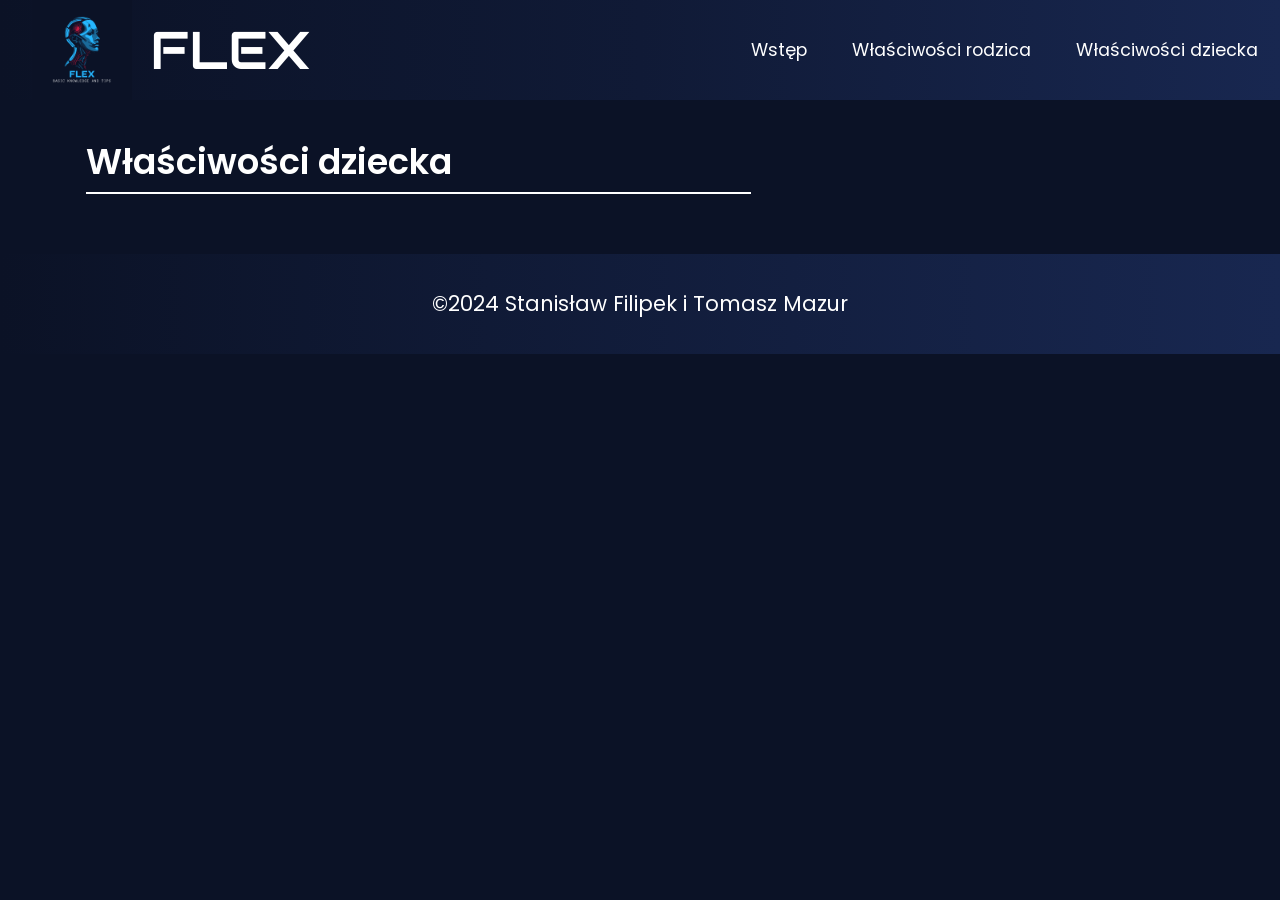
==== flex - projekt na akis/sites/dziecko.html @ ad5f5c83 "Wstęp - gotowy" ====
<!DOCTYPE html>
<html lang="PL">
<head>
    <meta charset="UTF-8">
    <link rel="stylesheet" href="../css/style-every-site.css">
    <link rel="icon" type="../image/x-icon" href="imagesfavicon.ico">
    <link rel="preconnect" href="https://fonts.googleapis.com">
    <link rel="preconnect" href="https://fonts.gstatic.com" crossorigin>
    <link href="https://fonts.googleapis.com/css2?family=Poppins:ital,wght@0,100;0,200;0,300;0,400;0,500;0,600;0,700;0,800;0,900;1,100;1,200;1,300;1,400;1,500;1,600;1,700;1,800;1,900&display=swap" rel="stylesheet">
    <link href="https://fonts.googleapis.com/css2?family=Audiowide&display=swap" rel="stylesheet">
    <meta name="viewport" content="width=device-width, initial-scale=1.0">
    <script src="../js/js-01.js" defer></script>
    <title>Właściwości dziecka - Flex - zajęcia na akis</title>
</head>
<body>
   <header>
        <img alt="logo" src="../images/FLEX.png" height="100">
        <h1>FLEX</h1>
   </header>
   <nav>
        <ul>
            <li><a href="../index.html">Wstęp</a></li>
            <li><a href="rodzic.html">Właściwości rodzica</a></li>
            <li><a href="dziecko.html">Właściwości dziecka</a></li>
        </ul>
   </nav>

   <main>
    <h1>Właściwości dziecka</h1>
    
   </main>

   <footer>
    ©2024 Stanisław Filipek i Tomasz Mazur
   </footer>

</body>
</html>
---- flex - projekt na akis/css/style-every-site.css ----
*{
    box-sizing:border-box;
    padding:0;
    margin:0;
    color:white;
}

body{
    background: #0b1226;
    display:grid;
    grid-template-columns: 6vw 1fr 1fr 1fr 1fr 6vw;
}

header{
    padding-left:2em;
    height:100px;
    grid-column: 1/4;
    display:flex;
    flex-flow:row nowrap;
    align-items:center;
    justify-content: flex-start;
    background: linear-gradient(to right, #0b1226 , #101a36);
}

header h1{
    z-index:1;
    font-family: "Audiowide", Cambria, Cochin, Georgia, Times, serif;
    font-weight: 400;
    font-size:3.3em;
    margin-left:1.4vw;
}

nav{
    height:100px;
    background: linear-gradient(to right, #101a36 , #182750);
    grid-column: 4/7;
}

nav ul{
    list-style-type: none;
    display: flex;
    width:100%;
    height:100%;
    flex-flow:row wrap;
    align-items:center;
    align-content:space-evenly;
    justify-content:flex-end;;
}

nav ul li{
    margin:0 1.4em;
}

@media (max-width:700px){
    body nav ul li{
        margin-right:5px;
    }

    body header{
        padding-left:0;
    }
}

nav ul a{
    font-family: "Poppins", Georgia, serif;
    color:white;
    text-decoration: none;
    font-size:1.1em;
    padding-bottom:2px;
    transition: 0.2s linear;;
}

nav ul li a:hover{
    color:rgb(156, 156, 156);
    border-bottom:2px solid;
}

footer{
    font-family: "Poppins", Georgia, serif; 
    font-size:1.3em;
    background: linear-gradient(to right, #0b1226 , #182750);
    grid-column: 1/7;
    height:100px;
    display:flex;
    align-items: center;
    justify-content: center;
}

main{
    grid-column: 2/6;
    padding:2em 0.5em;
    font-family: Poppins, serif;
    font-size:1.1em;
}

main h1{
    font-weight:600;
    width:60%;
    padding-bottom:0.1em;
    border-bottom: 2px solid;
    margin-bottom: 0.7em;
}

main h1~article{
    line-height:1.6em;
    margin-bottom:2em;
}

main h2{
    font-weight:520;
    font-size:1.5em;
    margin-bottom: 0.7em;
}

.wholemain{
    padding:1em 0;
    width:98%;
    margin:0 auto;
    background-color: rgba(255, 255, 255, 0.7);
    border-radius: 50px;
    margin-bottom:1em;
}
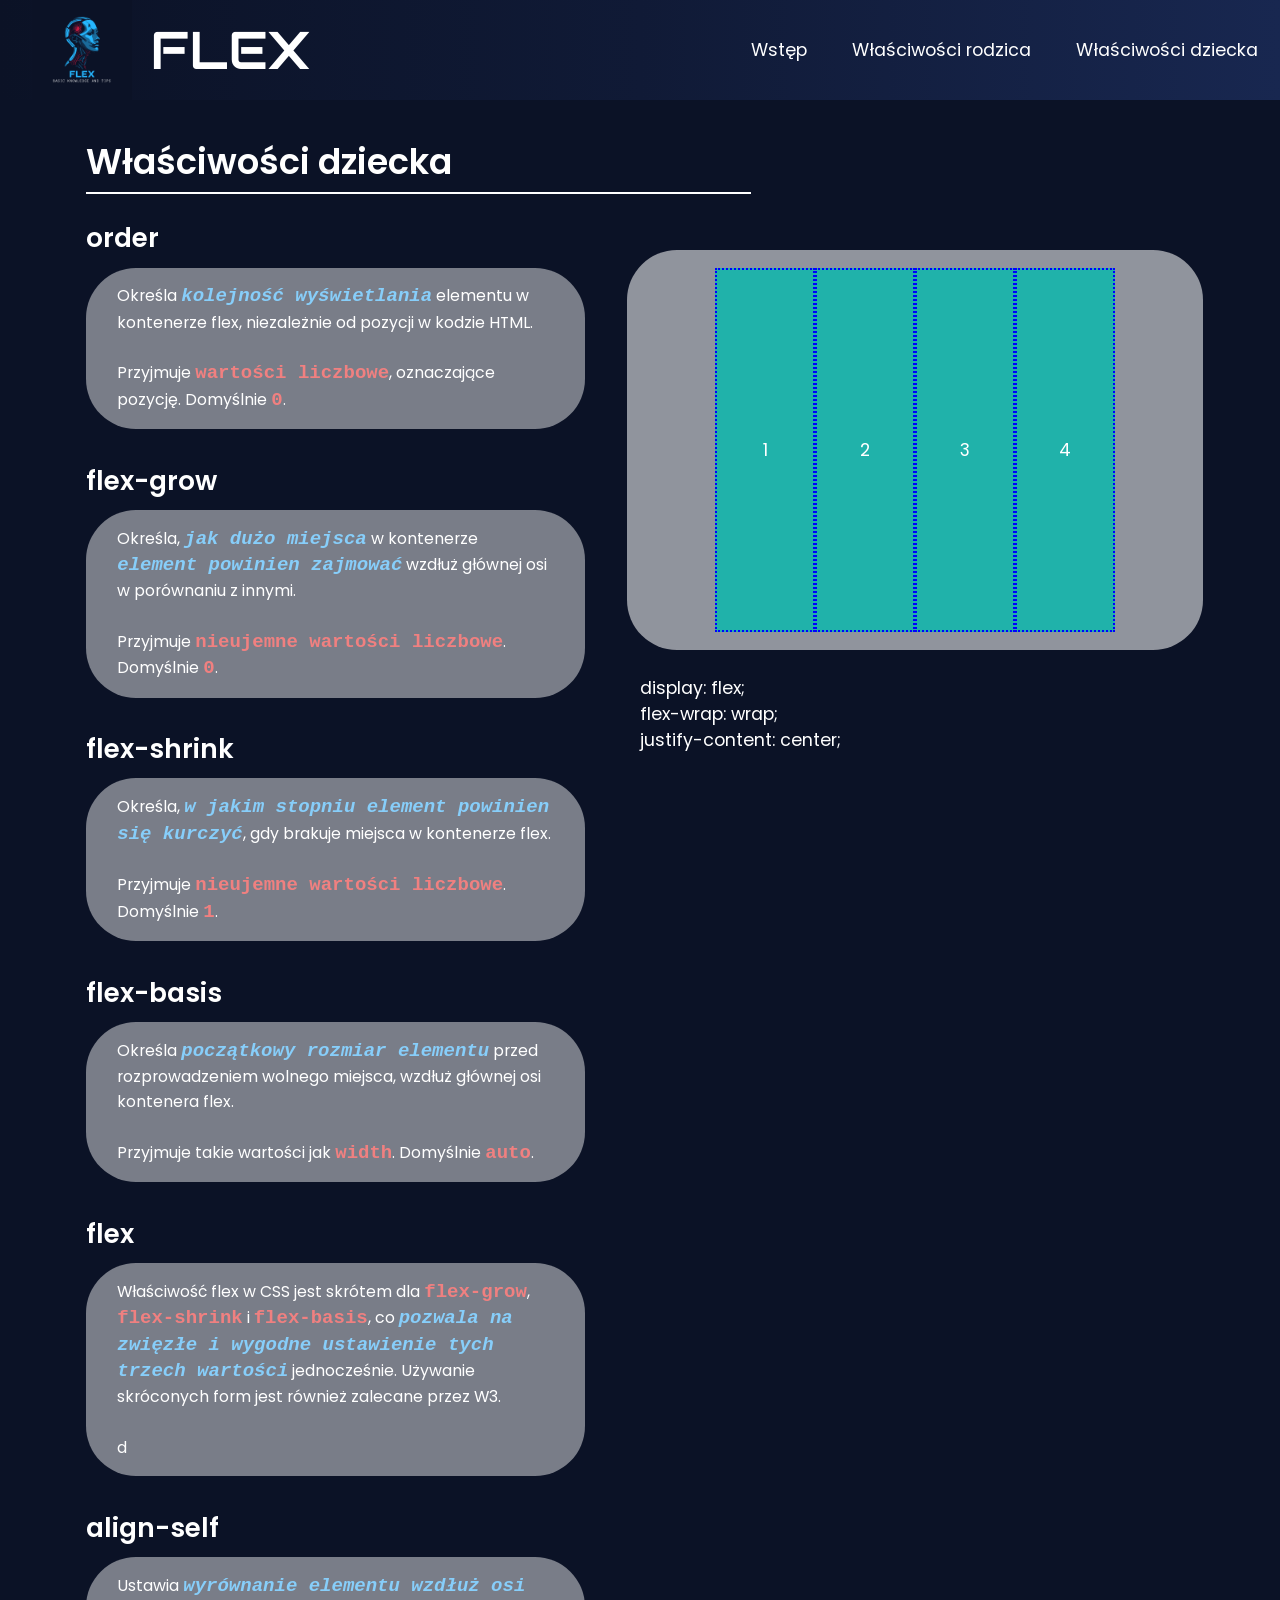
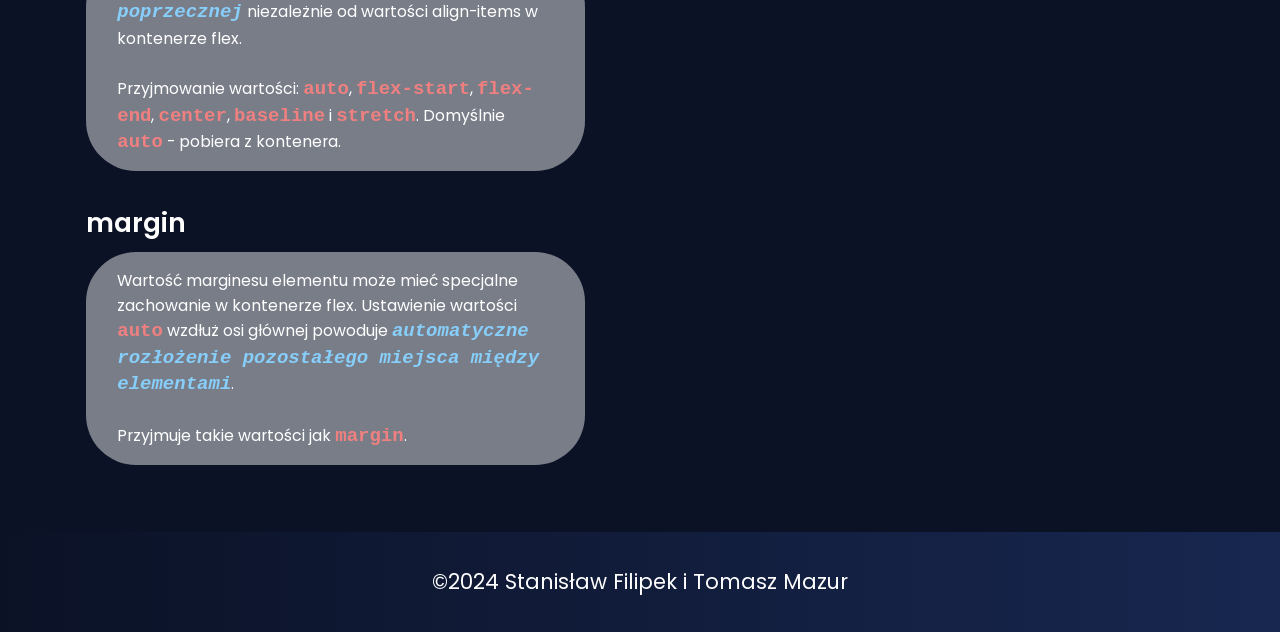
==== commit befcaa9e: "dziecko w połowie gotowe" ====
--- a/flex - projekt na akis/sites/dziecko.html
+++ b/flex - projekt na akis/sites/dziecko.html
@@ -3,13 +3,14 @@
 <head>
     <meta charset="UTF-8">
     <link rel="stylesheet" href="../css/style-every-site.css">
-    <link rel="icon" type="../image/x-icon" href="imagesfavicon.ico">
+    <link rel="stylesheet" href="../css/style-dziecko.css">
+    <link rel="icon" type="image/x-icon" href="../images/favicon.ico">
     <link rel="preconnect" href="https://fonts.googleapis.com">
     <link rel="preconnect" href="https://fonts.gstatic.com" crossorigin>
     <link href="https://fonts.googleapis.com/css2?family=Poppins:ital,wght@0,100;0,200;0,300;0,400;0,500;0,600;0,700;0,800;0,900;1,100;1,200;1,300;1,400;1,500;1,600;1,700;1,800;1,900&display=swap" rel="stylesheet">
     <link href="https://fonts.googleapis.com/css2?family=Audiowide&display=swap" rel="stylesheet">
     <meta name="viewport" content="width=device-width, initial-scale=1.0">
-    <script src="../js/js-01.js" defer></script>
+    <script src="../js/dziecko.js" defer></script>
     <title>Właściwości dziecka - Flex - zajęcia na akis</title>
 </head>
 <body>
@@ -26,8 +27,77 @@
    </nav>
 
    <main>
+
+    <div class="flex">
+        <div class="fitem1">1</div>
+        <div class="fitem2">2</div>
+        <div class="fitem3">3</div>
+        <div class="fitem4">4</div>
+    </div>
+    <p class="flexdesc">
+        display: flex;<br>
+        flex-wrap: wrap;<br>
+        justify-content: center;<br>
+    </p>
+
     <h1>Właściwości dziecka</h1>
-    
+
+    <h2>order</h2>
+    <article class="halfmain">
+        Określa <i>kolejność wyświetlania</i> elementu w kontenerze flex, niezależnie od pozycji w kodzie HTML.
+        <br>
+        <br>
+        Przyjmuje <code>wartości liczbowe</code>, oznaczające pozycję. Domyślnie <code>0</code>.
+    </article>
+
+    <h2>flex-grow</h2>
+    <article class="halfmain">
+        Określa, <i>jak dużo miejsca</i> w kontenerze <i>element powinien zajmować</i> wzdłuż głównej osi w porównaniu z innymi.
+        <br>
+        <br>
+        Przyjmuje <code>nieujemne wartości liczbowe</code>. Domyślnie <code>0</code>.
+    </article>
+
+    <h2>flex-shrink</h2>
+    <article class="halfmain">
+        Określa, <i>w jakim stopniu element powinien się kurczyć</i>, gdy brakuje miejsca w kontenerze flex.
+        <br>
+        <br>
+        Przyjmuje <code>nieujemne wartości liczbowe</code>. Domyślnie <code>1</code>.
+    </article>
+
+    <h2>flex-basis</h2>
+    <article class="halfmain">
+        Określa <i>początkowy rozmiar elementu</i> przed rozprowadzeniem wolnego miejsca, wzdłuż głównej osi kontenera flex.
+        <br>
+        <br>
+        Przyjmuje takie wartości jak <code>width</code>. Domyślnie <code>auto</code>.
+    </article>
+
+    <h2>flex</h2>
+    <article class="halfmain">
+        Właściwość flex w CSS jest skrótem dla <code>flex-grow</code>, <code>flex-shrink</code> i <code>flex-basis</code>, co <i>pozwala na zwięzłe i wygodne ustawienie tych trzech wartości</i> jednocześnie. Używanie skróconych form jest również zalecane przez W3.
+        <br>
+        <br>
+        d
+    </article>
+
+    <h2>align-self</h2>
+    <article class="halfmain">
+        Ustawia <i>wyrównanie elementu wzdłuż osi poprzecznej</i> niezależnie od wartości align-items w kontenerze flex.
+        <br>
+        <br>
+        Przyjmowanie wartości: <code>auto</code>, <code>flex-start</code>, <code>flex-end</code>, <code>center</code>, <code>baseline</code> i <code>stretch</code>. Domyślnie <code>auto</code> - pobiera z kontenera.
+    </article>
+
+    <h2>margin</h2>
+    <article class="halfmain">
+        Wartość marginesu elementu może mieć specjalne zachowanie w kontenerze flex. Ustawienie wartości <code>auto</code> wzdłuż osi głównej powoduje <i>automatyczne rozłożenie pozostałego miejsca między elementami</i>.
+        <br>
+        <br>
+        Przyjmuje takie wartości jak <code>margin</code>.
+    </article>
+
    </main>
 
    <footer>
--- a/flex - projekt na akis/css/style-every-site.css
+++ b/flex - projekt na akis/css/style-every-site.css
@@ -101,22 +101,84 @@
     margin-bottom: 0.7em;
 }
 
-main h1~article{
-    line-height:1.6em;
-    margin-bottom:2em;
-}
-
 main h2{
     font-weight:520;
     font-size:1.5em;
-    margin-bottom: 0.7em;
+    margin: 0.9em 0 0.35em;
+}
+
+main article{
+    line-height:1.6em;
+    margin-bottom:2em;
 }
 
 .wholemain{
     padding:1em 0;
     width:98%;
     margin:0 auto;
-    background-color: rgba(255, 255, 255, 0.7);
+    background-color: rgba(255, 255, 255, 0.55);
     border-radius: 50px;
     margin-bottom:1em;
+}
+
+.halfmain{
+    width:45%;
+    background-color: rgba(255,255,255,0.45);
+    border-radius:50px;
+    padding:1em 2em;
+    font-size:0.9em;
+}
+
+code{
+    font-size:1.2em;
+    font-family:'Courier New', Courier, monospace;
+    font-weight: bold;
+    color:lightcoral;
+}
+
+i{
+    font-size:1.2em;
+    font-weight: bold;
+    font-family:'Courier New', Courier, monospace;
+    color:lightskyblue;
+}
+
+main .flex{
+    height:400px;
+    background-color: rgba(255, 255, 255, 0.55);
+    border-radius: 50px;
+    width:45%;
+    position:fixed;
+    right:6vw;
+    top: 50%;
+    padding:1em 2em;
+    -ms-transform: translate(0, -50%);
+    transform: translate( 0, -50%);
+    display:flex;
+    flex-wrap:wrap;
+    justify-content: center;
+}
+
+main .flex div{
+    background-color: lightseagreen;
+    width:100px;
+    display:flex;
+    justify-content:center;
+    align-items: center;
+    border:2px dotted blue;
+}
+
+main .flexdesc{
+    position:fixed;
+    left:50vw;
+    top: 75vh;
+}
+
+@media (max-height:840px){
+    body main .flex{
+        top:420px;
+    }
+    body main .flexdesc{
+        top:640px;
+    }
 }
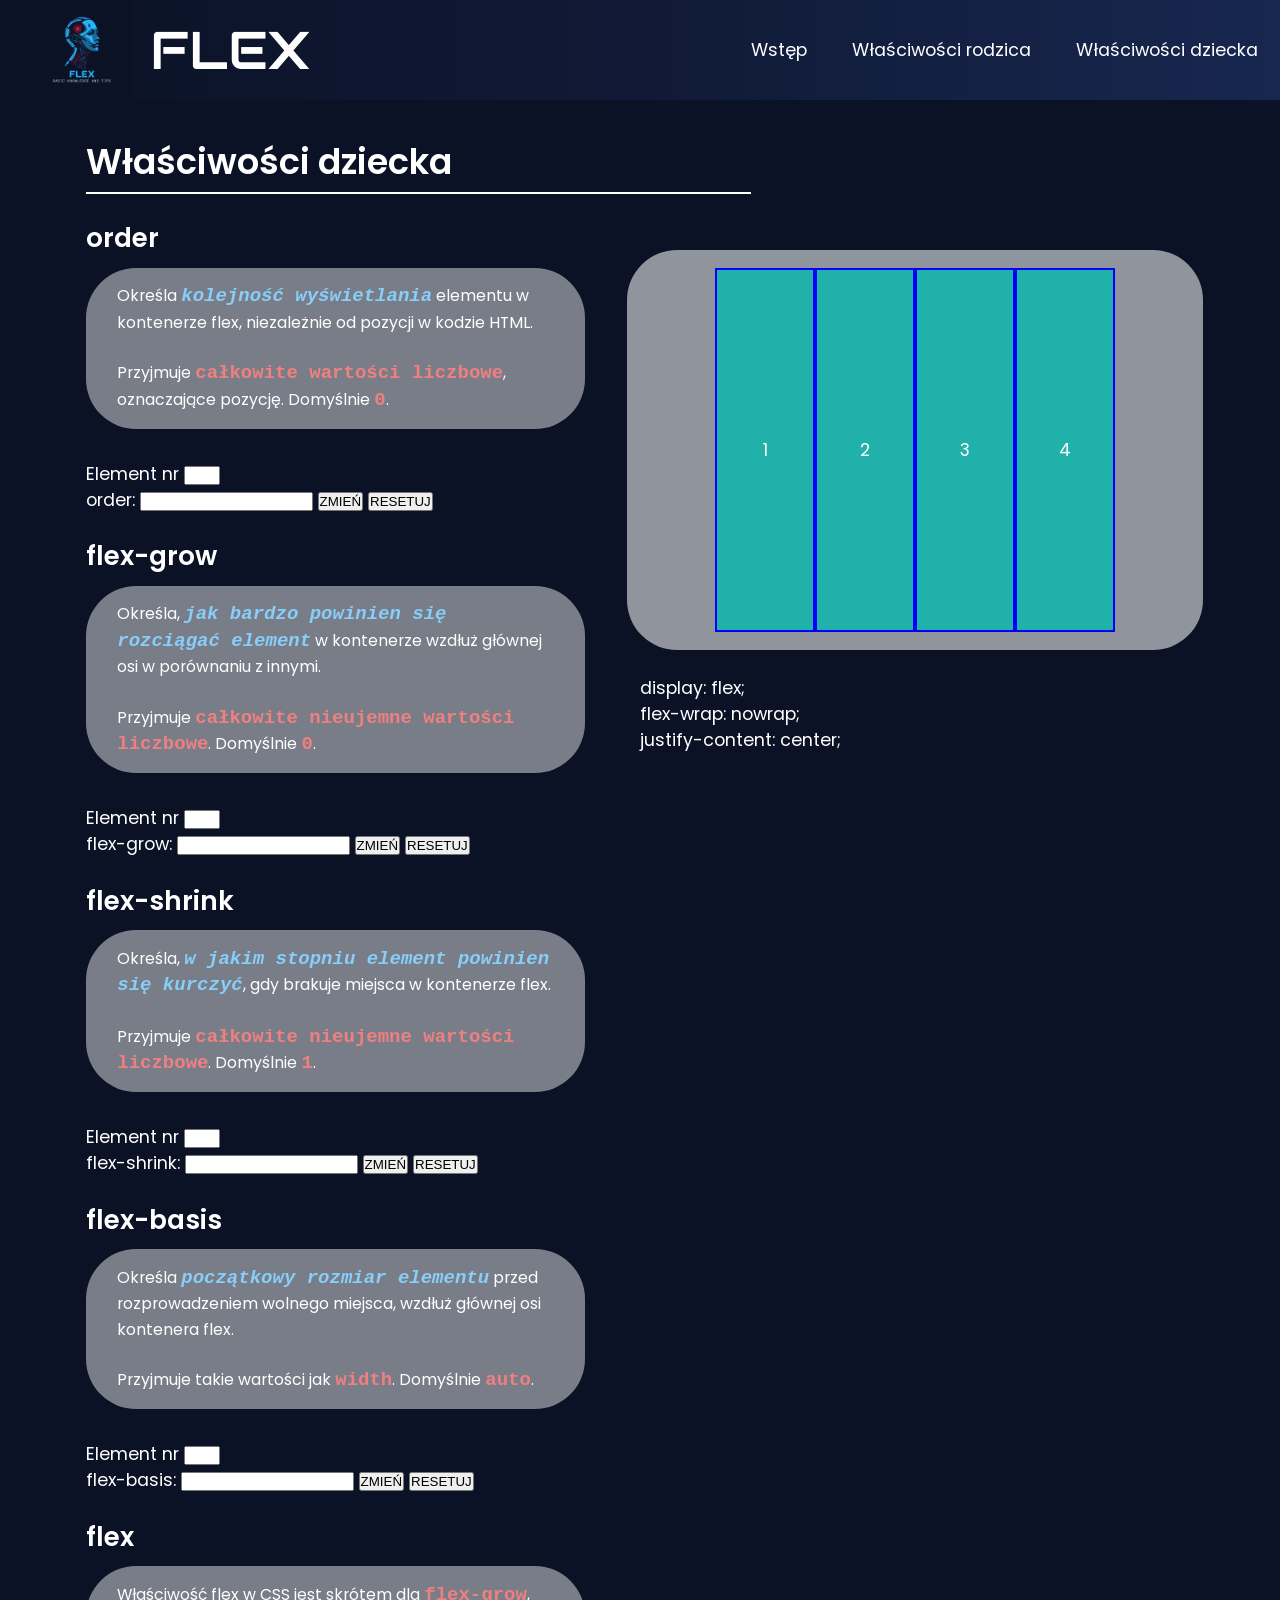
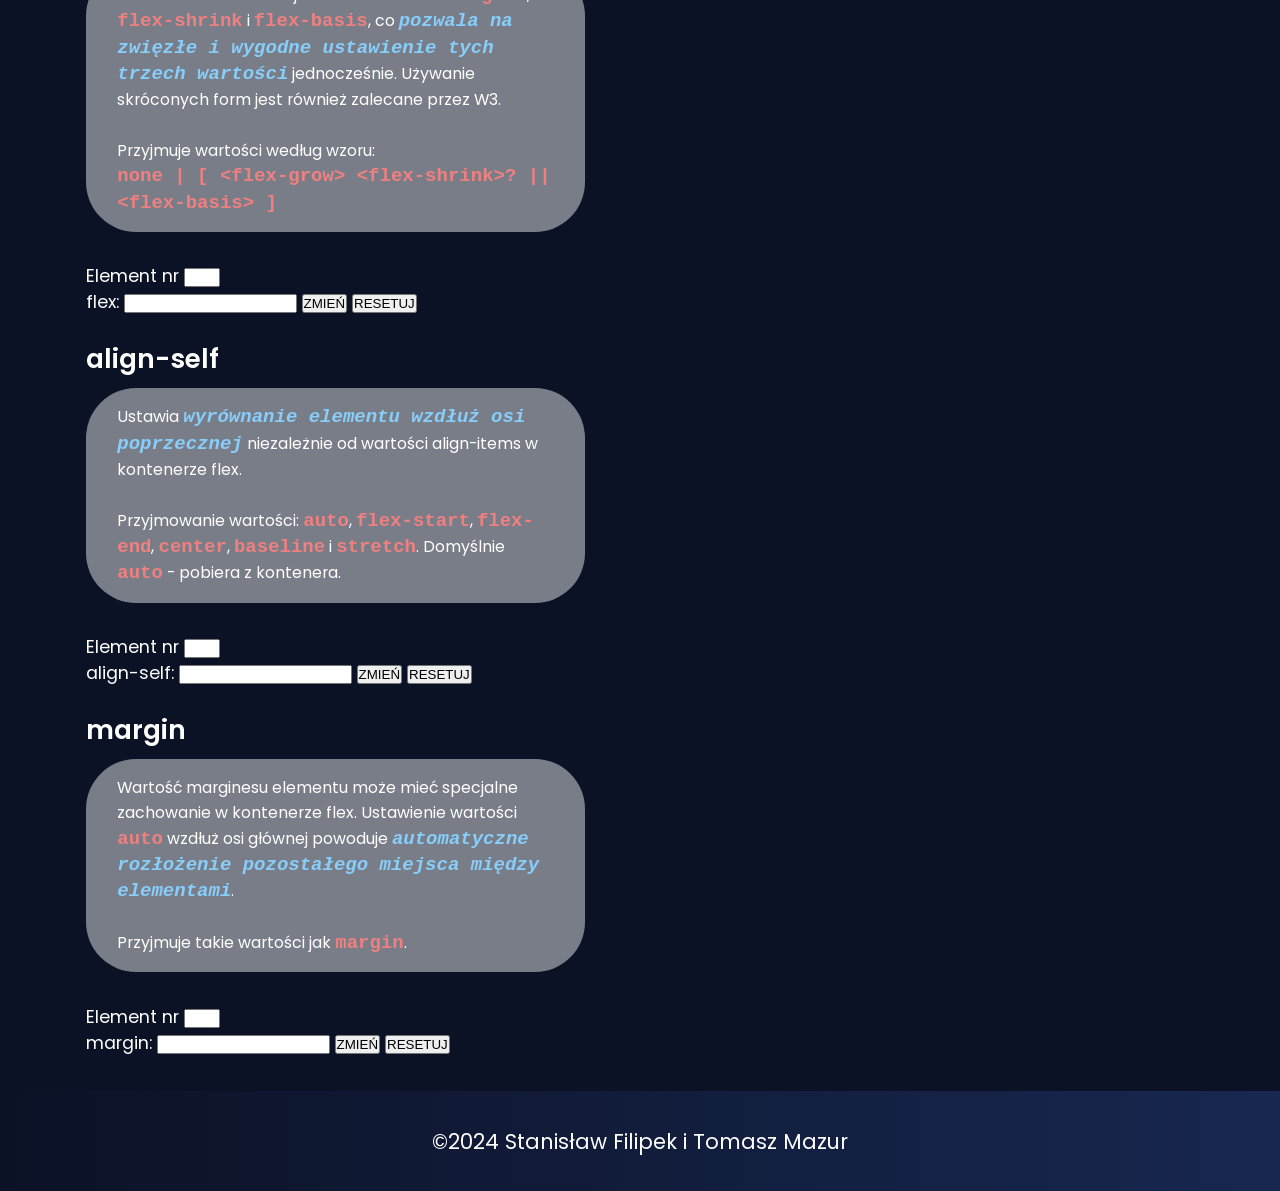
==== commit d019ae8c: "java script w dziecku gotowy" ====
--- a/flex - projekt na akis/sites/dziecko.html
+++ b/flex - projekt na akis/sites/dziecko.html
@@ -28,7 +28,7 @@
 
    <main>
 
-    <div class="flex">
+    <div class="flexc">
         <div class="fitem1">1</div>
         <div class="fitem2">2</div>
         <div class="fitem3">3</div>
@@ -36,7 +36,7 @@
     </div>
     <p class="flexdesc">
         display: flex;<br>
-        flex-wrap: wrap;<br>
+        flex-wrap: nowrap;<br>
         justify-content: center;<br>
     </p>
 
@@ -47,24 +47,39 @@
         Określa <i>kolejność wyświetlania</i> elementu w kontenerze flex, niezależnie od pozycji w kodzie HTML.
         <br>
         <br>
-        Przyjmuje <code>wartości liczbowe</code>, oznaczające pozycję. Domyślnie <code>0</code>.
+        Przyjmuje <code>całkowite wartości liczbowe</code>, oznaczające pozycję. Domyślnie <code>0</code>.
     </article>
+
+    Element nr <input id="klasaorder" type="number" min="1" max="4"><br>
+    order: <input id="order" type="number">
+    <button onclick="order()">ZMIEŃ</button>
+    <button onclick="reset(1)">RESETUJ</button>
 
     <h2>flex-grow</h2>
     <article class="halfmain">
-        Określa, <i>jak dużo miejsca</i> w kontenerze <i>element powinien zajmować</i> wzdłuż głównej osi w porównaniu z innymi.
+        Określa, <i>jak bardzo powinien się rozciągać element</i> w kontenerze wzdłuż głównej osi w porównaniu z innymi.
         <br>
         <br>
-        Przyjmuje <code>nieujemne wartości liczbowe</code>. Domyślnie <code>0</code>.
+        Przyjmuje <code>całkowite nieujemne wartości liczbowe</code>. Domyślnie <code>0</code>.
     </article>
+
+    Element nr <input id="klasagrow" type="number" min="1" max="4"><br>
+    flex-grow: <input id="grow" type="number">
+    <button onclick="grow()">ZMIEŃ</button>
+    <button onclick="reset(2)">RESETUJ</button>
 
     <h2>flex-shrink</h2>
     <article class="halfmain">
         Określa, <i>w jakim stopniu element powinien się kurczyć</i>, gdy brakuje miejsca w kontenerze flex.
         <br>
         <br>
-        Przyjmuje <code>nieujemne wartości liczbowe</code>. Domyślnie <code>1</code>.
+        Przyjmuje <code>całkowite nieujemne wartości liczbowe</code>. Domyślnie <code>1</code>.
     </article>
+
+    Element nr <input id="klasashrink" type="number" min="1" max="4"><br>
+    flex-shrink: <input id="shrink" type="number">
+    <button onclick="shrink()">ZMIEŃ</button>
+    <button onclick="reset(3)">RESETUJ</button>
 
     <h2>flex-basis</h2>
     <article class="halfmain">
@@ -74,13 +89,24 @@
         Przyjmuje takie wartości jak <code>width</code>. Domyślnie <code>auto</code>.
     </article>
 
+    Element nr <input id="klasabasis" type="number" min="0" max="4"><br>
+    flex-basis: <input id="basis">
+    <button onclick="basis()">ZMIEŃ</button>
+    <button onclick="reset(4)">RESETUJ</button>
+
     <h2>flex</h2>
     <article class="halfmain">
         Właściwość flex w CSS jest skrótem dla <code>flex-grow</code>, <code>flex-shrink</code> i <code>flex-basis</code>, co <i>pozwala na zwięzłe i wygodne ustawienie tych trzech wartości</i> jednocześnie. Używanie skróconych form jest również zalecane przez W3.
         <br>
         <br>
-        d
+        Przyjmuje wartości według wzoru:<br>
+        <code>none | [ &lt;flex-grow&gt; &lt;flex-shrink&gt;? || &lt;flex-basis&gt; ]</code>
     </article>
+
+    Element nr <input id="klasaflex" type="number" min="0" max="4"><br>
+    flex: <input id="flex">
+    <button onclick="flex()">ZMIEŃ</button>
+    <button onclick="reset(5)">RESETUJ</button>
 
     <h2>align-self</h2>
     <article class="halfmain">
@@ -90,6 +116,11 @@
         Przyjmowanie wartości: <code>auto</code>, <code>flex-start</code>, <code>flex-end</code>, <code>center</code>, <code>baseline</code> i <code>stretch</code>. Domyślnie <code>auto</code> - pobiera z kontenera.
     </article>
 
+    Element nr <input id="klasaself" type="number" min="1" max="4"><br>
+    align-self: <input id="self" type="text">
+    <button onclick="self()">ZMIEŃ</button>
+    <button onclick="reset(6)">RESETUJ</button>
+
     <h2>margin</h2>
     <article class="halfmain">
         Wartość marginesu elementu może mieć specjalne zachowanie w kontenerze flex. Ustawienie wartości <code>auto</code> wzdłuż osi głównej powoduje <i>automatyczne rozłożenie pozostałego miejsca między elementami</i>.
@@ -97,6 +128,11 @@
         <br>
         Przyjmuje takie wartości jak <code>margin</code>.
     </article>
+
+    Element nr <input id="klasamargin" type="number" min="1" max="4"><br>
+    margin: <input id="margin" type="text">
+    <button onclick="margin()">ZMIEŃ</button>
+    <button onclick="reset(7)">RESETUJ</button>
 
    </main>
 
--- a/flex - projekt na akis/css/style-every-site.css
+++ b/flex - projekt na akis/css/style-every-site.css
@@ -143,7 +143,7 @@
     color:lightskyblue;
 }
 
-main .flex{
+main .flexc{
     height:400px;
     background-color: rgba(255, 255, 255, 0.55);
     border-radius: 50px;
@@ -155,17 +155,17 @@
     -ms-transform: translate(0, -50%);
     transform: translate( 0, -50%);
     display:flex;
-    flex-wrap:wrap;
+    flex-wrap:nowrap;
     justify-content: center;
 }
 
-main .flex div{
+main .flexc div{
     background-color: lightseagreen;
     width:100px;
     display:flex;
     justify-content:center;
     align-items: center;
-    border:2px dotted blue;
+    border:2px solid blue;
 }
 
 main .flexdesc{
@@ -175,10 +175,15 @@
 }
 
 @media (max-height:840px){
-    body main .flex{
+    body main .flexc{
         top:420px;
     }
     body main .flexdesc{
         top:640px;
     }
-}+}
+
+input,button{
+    color:black
+}
+
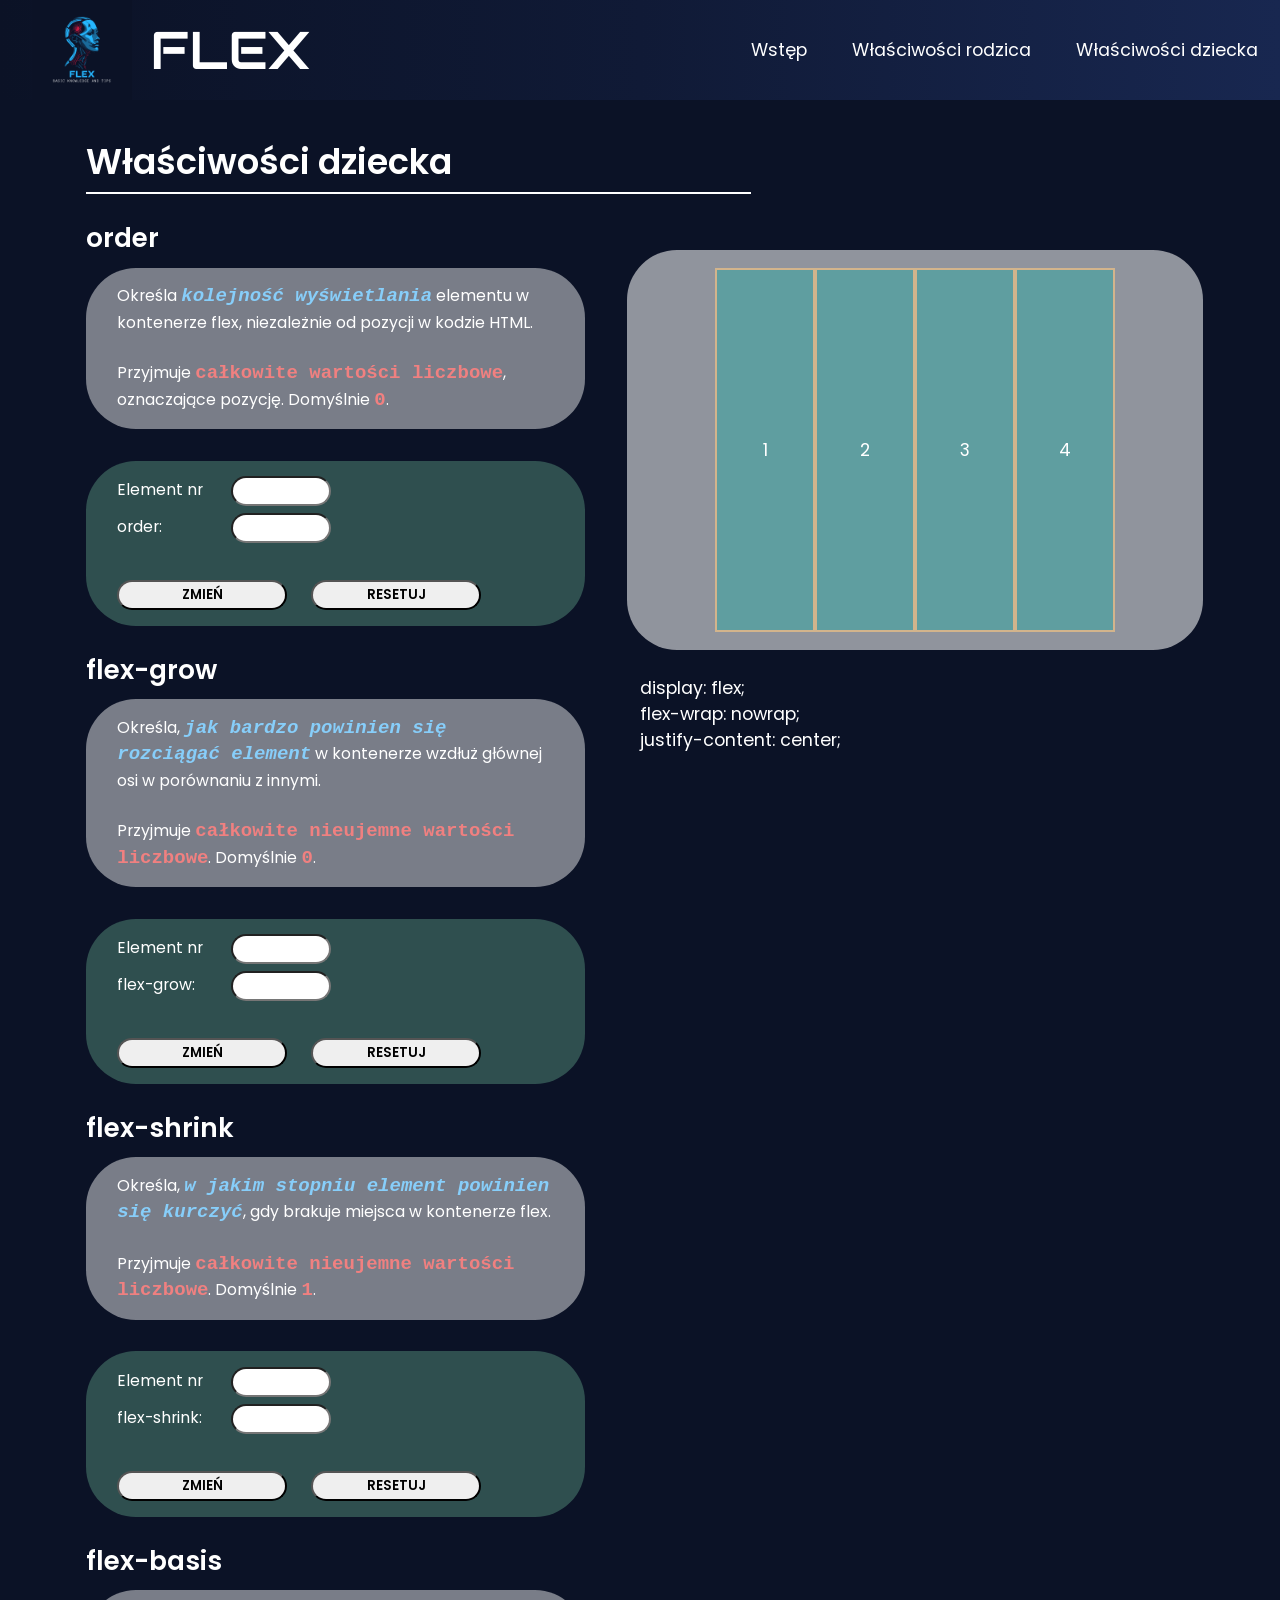
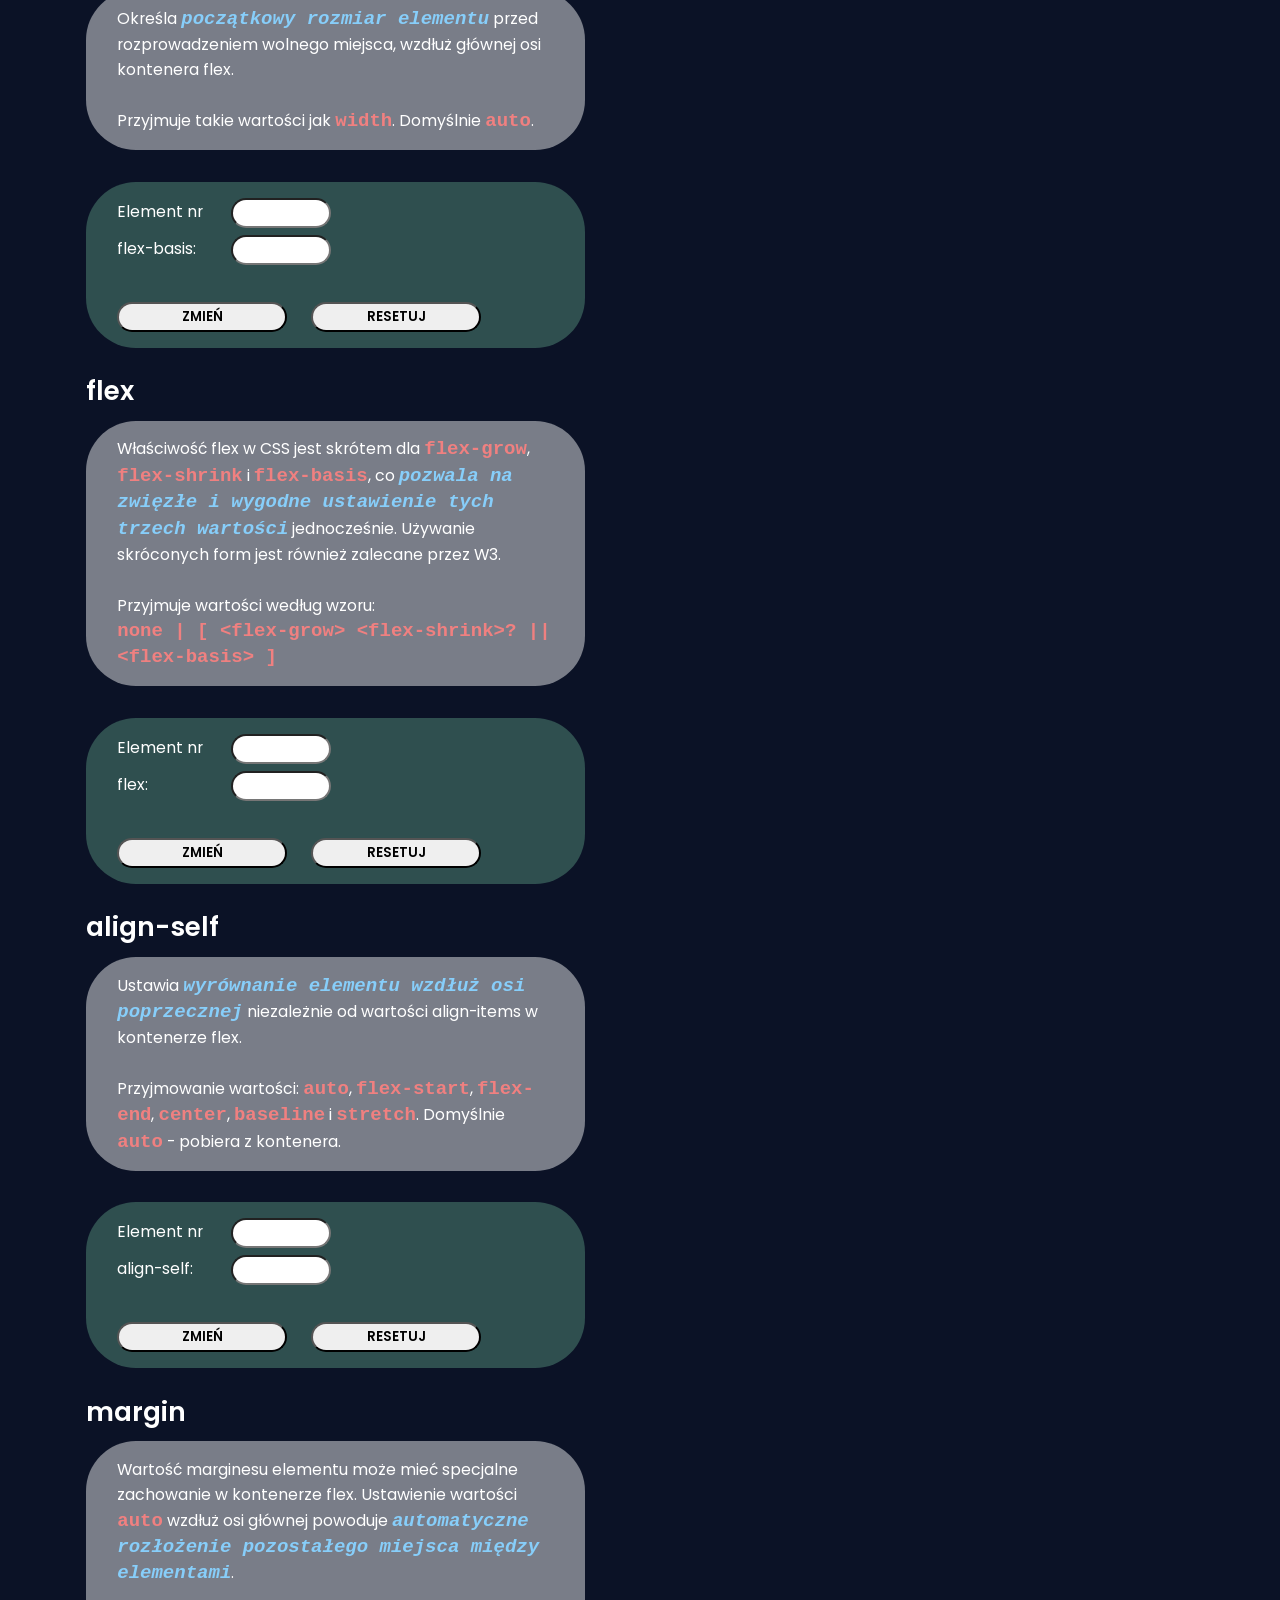
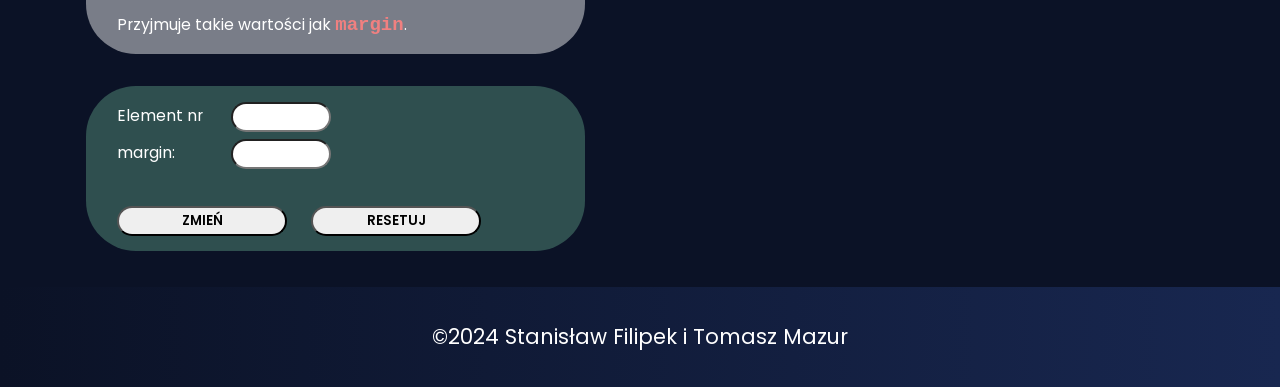
==== commit 73726e90: "calosc dziecka gotowa" ====
--- a/flex - projekt na akis/sites/dziecko.html
+++ b/flex - projekt na akis/sites/dziecko.html
@@ -50,10 +50,12 @@
         Przyjmuje <code>całkowite wartości liczbowe</code>, oznaczające pozycję. Domyślnie <code>0</code>.
     </article>
 
-    Element nr <input id="klasaorder" type="number" min="1" max="4"><br>
-    order: <input id="order" type="number">
-    <button onclick="order()">ZMIEŃ</button>
-    <button onclick="reset(1)">RESETUJ</button>
+    <div class="inputdesign">
+        <label>Element nr</label> <input id="klasaorder" type="number" min="1" max="4"><br>
+        <label>order: </label> <input id="order" type="number"><br>
+        <button onclick="order()">ZMIEŃ</button>
+        <button onclick="reset(1)">RESETUJ</button>
+    </div>
 
     <h2>flex-grow</h2>
     <article class="halfmain">
@@ -63,11 +65,13 @@
         Przyjmuje <code>całkowite nieujemne wartości liczbowe</code>. Domyślnie <code>0</code>.
     </article>
 
-    Element nr <input id="klasagrow" type="number" min="1" max="4"><br>
-    flex-grow: <input id="grow" type="number">
-    <button onclick="grow()">ZMIEŃ</button>
-    <button onclick="reset(2)">RESETUJ</button>
-
+    <div class="inputdesign">
+        <label>Element nr</label> <input id="klasagrow" type="number" min="1" max="4"><br>
+        <label>flex-grow: </label> <input id="grow" type="number"><br>
+        <button onclick="grow()">ZMIEŃ</button>
+        <button onclick="reset(2)">RESETUJ</button>
+    </div>
+    
     <h2>flex-shrink</h2>
     <article class="halfmain">
         Określa, <i>w jakim stopniu element powinien się kurczyć</i>, gdy brakuje miejsca w kontenerze flex.
@@ -76,10 +80,12 @@
         Przyjmuje <code>całkowite nieujemne wartości liczbowe</code>. Domyślnie <code>1</code>.
     </article>
 
-    Element nr <input id="klasashrink" type="number" min="1" max="4"><br>
-    flex-shrink: <input id="shrink" type="number">
-    <button onclick="shrink()">ZMIEŃ</button>
-    <button onclick="reset(3)">RESETUJ</button>
+    <div class="inputdesign">
+        <label>Element nr</label> <input id="klasashrink" type="number" min="1" max="4"><br>
+        <label>flex-shrink:</label> <input id="shrink" type="number"><br>
+        <button onclick="shrink()">ZMIEŃ</button>
+        <button onclick="reset(3)">RESETUJ</button>
+    </div>
 
     <h2>flex-basis</h2>
     <article class="halfmain">
@@ -89,10 +95,12 @@
         Przyjmuje takie wartości jak <code>width</code>. Domyślnie <code>auto</code>.
     </article>
 
-    Element nr <input id="klasabasis" type="number" min="0" max="4"><br>
-    flex-basis: <input id="basis">
-    <button onclick="basis()">ZMIEŃ</button>
-    <button onclick="reset(4)">RESETUJ</button>
+    <div class="inputdesign">
+        <label>Element nr</label> <input id="klasabasis" type="number" min="0" max="4"><br>
+        <label>flex-basis:</label> <input id="basis"><br>
+        <button onclick="basis()">ZMIEŃ</button>
+        <button onclick="reset(4)">RESETUJ</button>
+    </div>
 
     <h2>flex</h2>
     <article class="halfmain">
@@ -103,10 +111,12 @@
         <code>none | [ &lt;flex-grow&gt; &lt;flex-shrink&gt;? || &lt;flex-basis&gt; ]</code>
     </article>
 
-    Element nr <input id="klasaflex" type="number" min="0" max="4"><br>
-    flex: <input id="flex">
+    <div class="inputdesign">
+        <label>Element nr</label> <input id="klasaflex" type="number" min="0" max="4"><br>
+    <label>flex: </label> <input id="flex"><br>
     <button onclick="flex()">ZMIEŃ</button>
     <button onclick="reset(5)">RESETUJ</button>
+    </div>
 
     <h2>align-self</h2>
     <article class="halfmain">
@@ -116,10 +126,12 @@
         Przyjmowanie wartości: <code>auto</code>, <code>flex-start</code>, <code>flex-end</code>, <code>center</code>, <code>baseline</code> i <code>stretch</code>. Domyślnie <code>auto</code> - pobiera z kontenera.
     </article>
 
-    Element nr <input id="klasaself" type="number" min="1" max="4"><br>
-    align-self: <input id="self" type="text">
-    <button onclick="self()">ZMIEŃ</button>
-    <button onclick="reset(6)">RESETUJ</button>
+    <div class="inputdesign">
+        <label>Element nr</label> <input id="klasaself" type="number" min="1" max="4"><br>
+       <label>align-self:</label> <input id="self" type="text"><br>
+        <button onclick="self()">ZMIEŃ</button>
+        <button onclick="reset(6)">RESETUJ</button>
+    </div>
 
     <h2>margin</h2>
     <article class="halfmain">
@@ -129,10 +141,12 @@
         Przyjmuje takie wartości jak <code>margin</code>.
     </article>
 
-    Element nr <input id="klasamargin" type="number" min="1" max="4"><br>
-    margin: <input id="margin" type="text">
-    <button onclick="margin()">ZMIEŃ</button>
-    <button onclick="reset(7)">RESETUJ</button>
+    <div class="inputdesign">
+        <label>Element nr</label> <input id="klasamargin" type="number" min="1" max="4"><br>
+        <label>margin:</label> <input id="margin" type="text"><br>
+        <button onclick="margin()">ZMIEŃ</button>
+        <button onclick="reset(7)">RESETUJ</button>
+    </div>
 
    </main>
 
--- a/flex - projekt na akis/css/style-every-site.css
+++ b/flex - projekt na akis/css/style-every-site.css
@@ -59,6 +59,11 @@
     body header{
         padding-left:0;
     }
+
+    main button{
+        width:100px;
+        margin:8px auto;
+    }    
 }
 
 nav ul a{
@@ -160,12 +165,12 @@
 }
 
 main .flexc div{
-    background-color: lightseagreen;
+    background-color:cadetblue;
     width:100px;
     display:flex;
     justify-content:center;
     align-items: center;
-    border:2px solid blue;
+    border:2px solid tan;
 }
 
 main .flexdesc{
@@ -184,6 +189,47 @@
 }
 
 input,button{
-    color:black
-}
-
+    color:black;
+    font-family:Poppins, serif;
+    font-weight: 600;
+    border-radius:50px;
+    padding:3px 4px;
+}
+
+.inputdesign{
+    width:45%;
+    background-color:darkslategrey;
+    border-radius:50px;
+    padding:1em 2em;
+    font-size:0.9em;
+}
+
+.inputdesign label{
+    display: inline-block;
+    width:90px;
+    margin-right:20px;
+    margin-bottom: 7px;
+}
+
+.inputdesign input{
+    width:100px;
+    margin-bottom: 7px;
+}
+
+button{
+    margin-top:20px;
+    display: inline-block;
+    width:170px;
+    margin:30px 20px 0 0;
+    
+    transition:0.3s linear;
+}
+
+button:nth-child(even){
+    margin-top:10px;
+}
+
+button:hover{
+    background-color: #101a36;
+    color:white;
+}
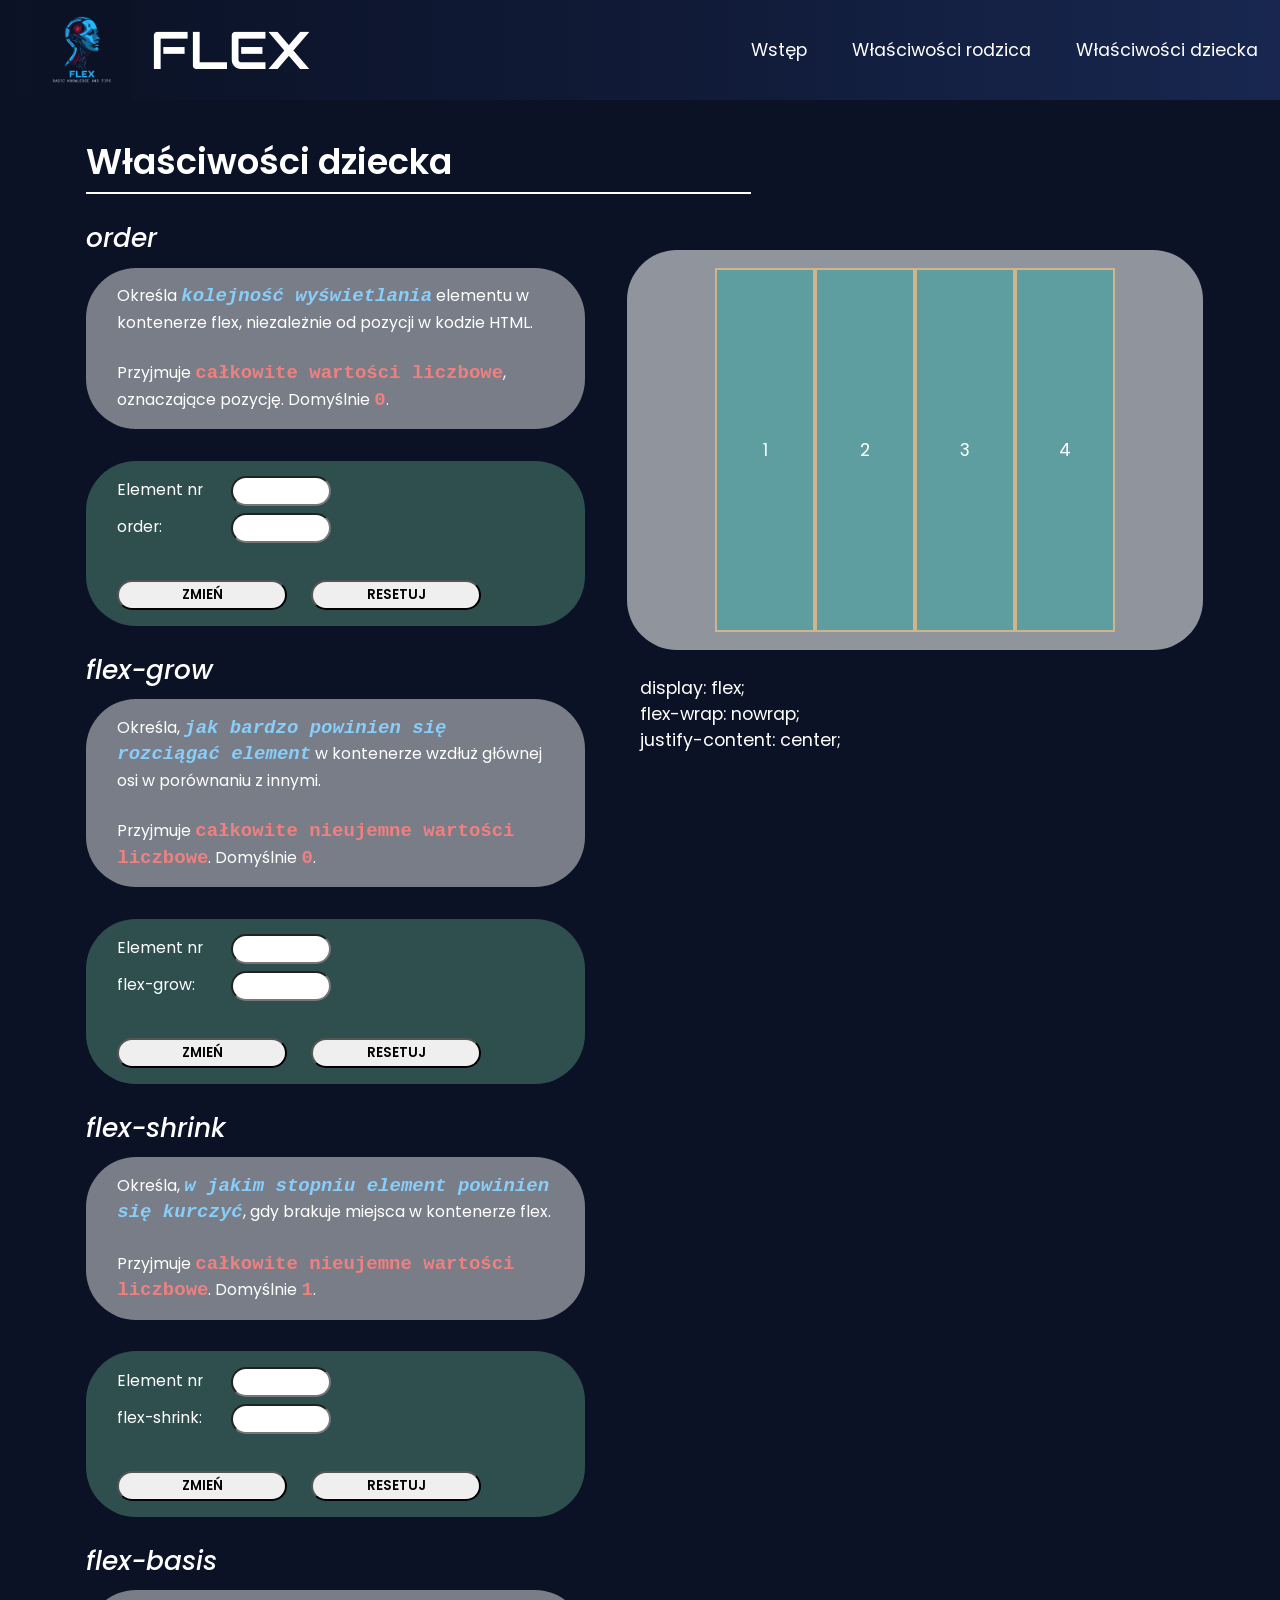
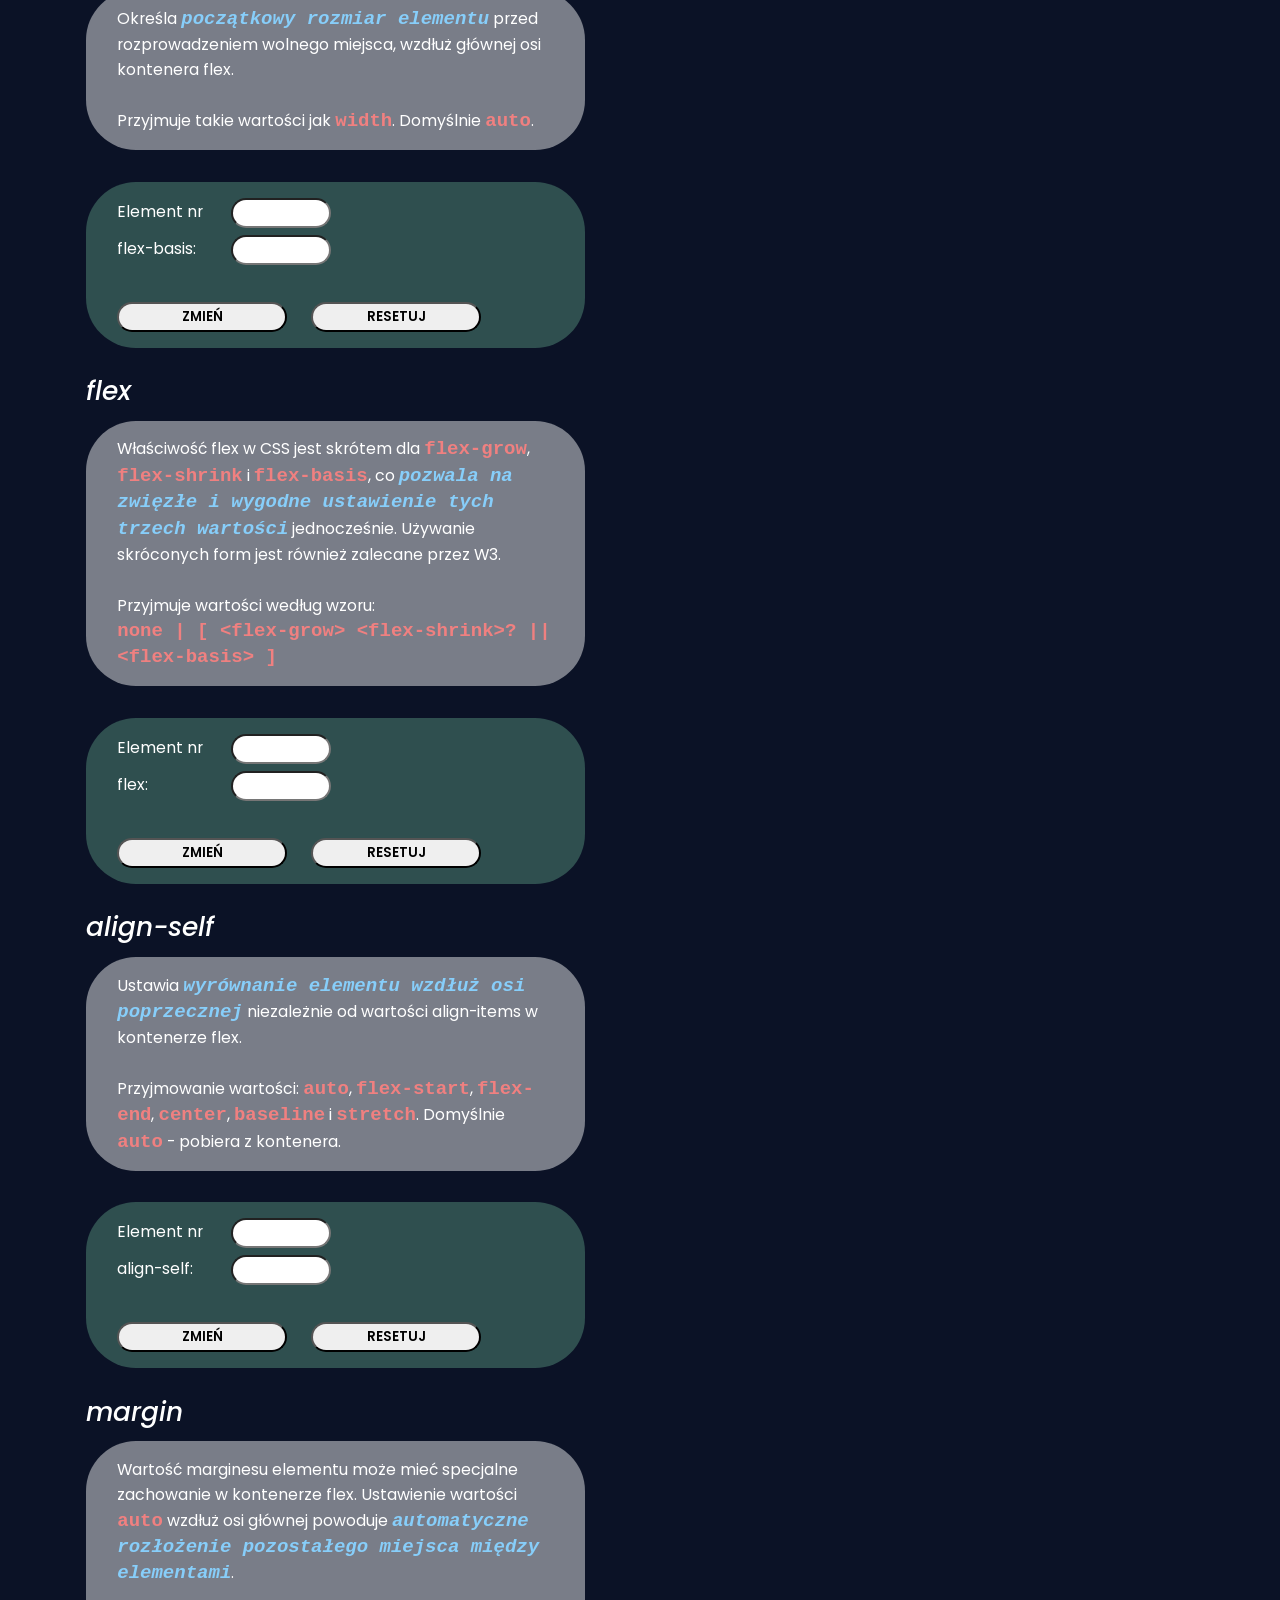
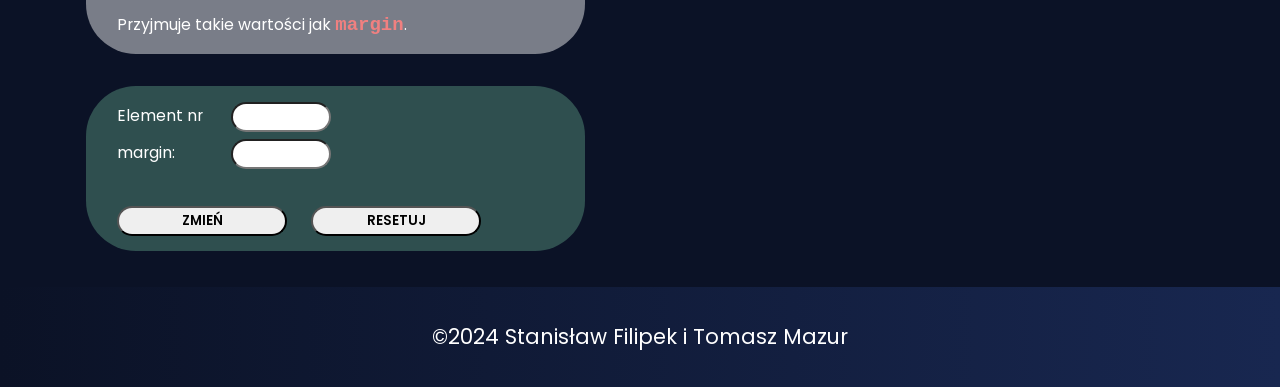
==== commit 759a09f7: "cwiczenia na lekcje" ====
--- a/flex - projekt na akis/sites/dziecko.html
+++ b/flex - projekt na akis/sites/dziecko.html
@@ -3,7 +3,6 @@
 <head>
     <meta charset="UTF-8">
     <link rel="stylesheet" href="../css/style-every-site.css">
-    <link rel="stylesheet" href="../css/style-dziecko.css">
     <link rel="icon" type="image/x-icon" href="../images/favicon.ico">
     <link rel="preconnect" href="https://fonts.googleapis.com">
     <link rel="preconnect" href="https://fonts.gstatic.com" crossorigin>
--- a/flex - projekt na akis/css/style-every-site.css
+++ b/flex - projekt na akis/css/style-every-site.css
@@ -51,7 +51,7 @@
     margin:0 1.4em;
 }
 
-@media (max-width:700px){
+@media (max-width:750px){
     body nav ul li{
         margin-right:5px;
     }
@@ -64,6 +64,13 @@
         width:100px;
         margin:8px auto;
     }    
+
+    html body main .flexc{
+        top:500px;
+    }
+    html body main .flexdesc{
+        top:720px;
+    }
 }
 
 nav ul a{
@@ -107,9 +114,10 @@
 }
 
 main h2{
-    font-weight:520;
+    font-weight:500;
     font-size:1.5em;
     margin: 0.9em 0 0.35em;
+    font-style: italic;
 }
 
 main article{
